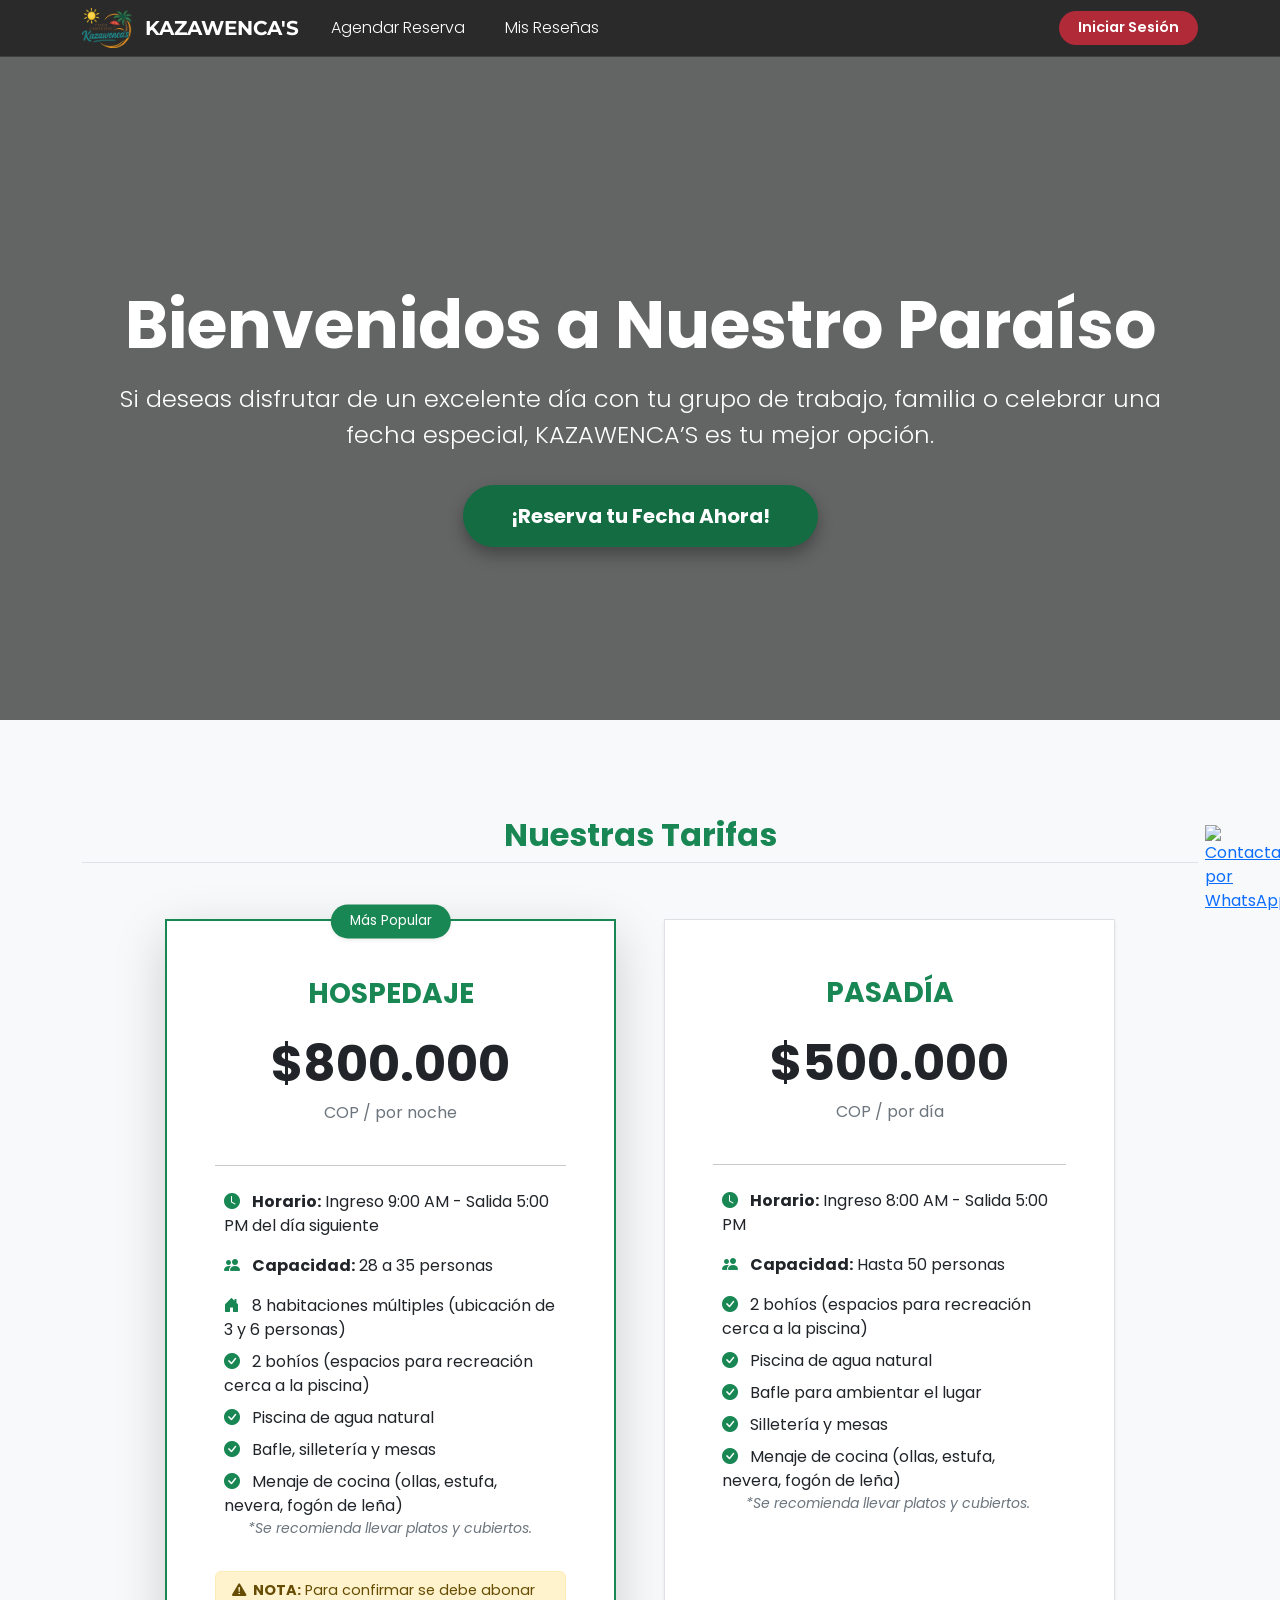
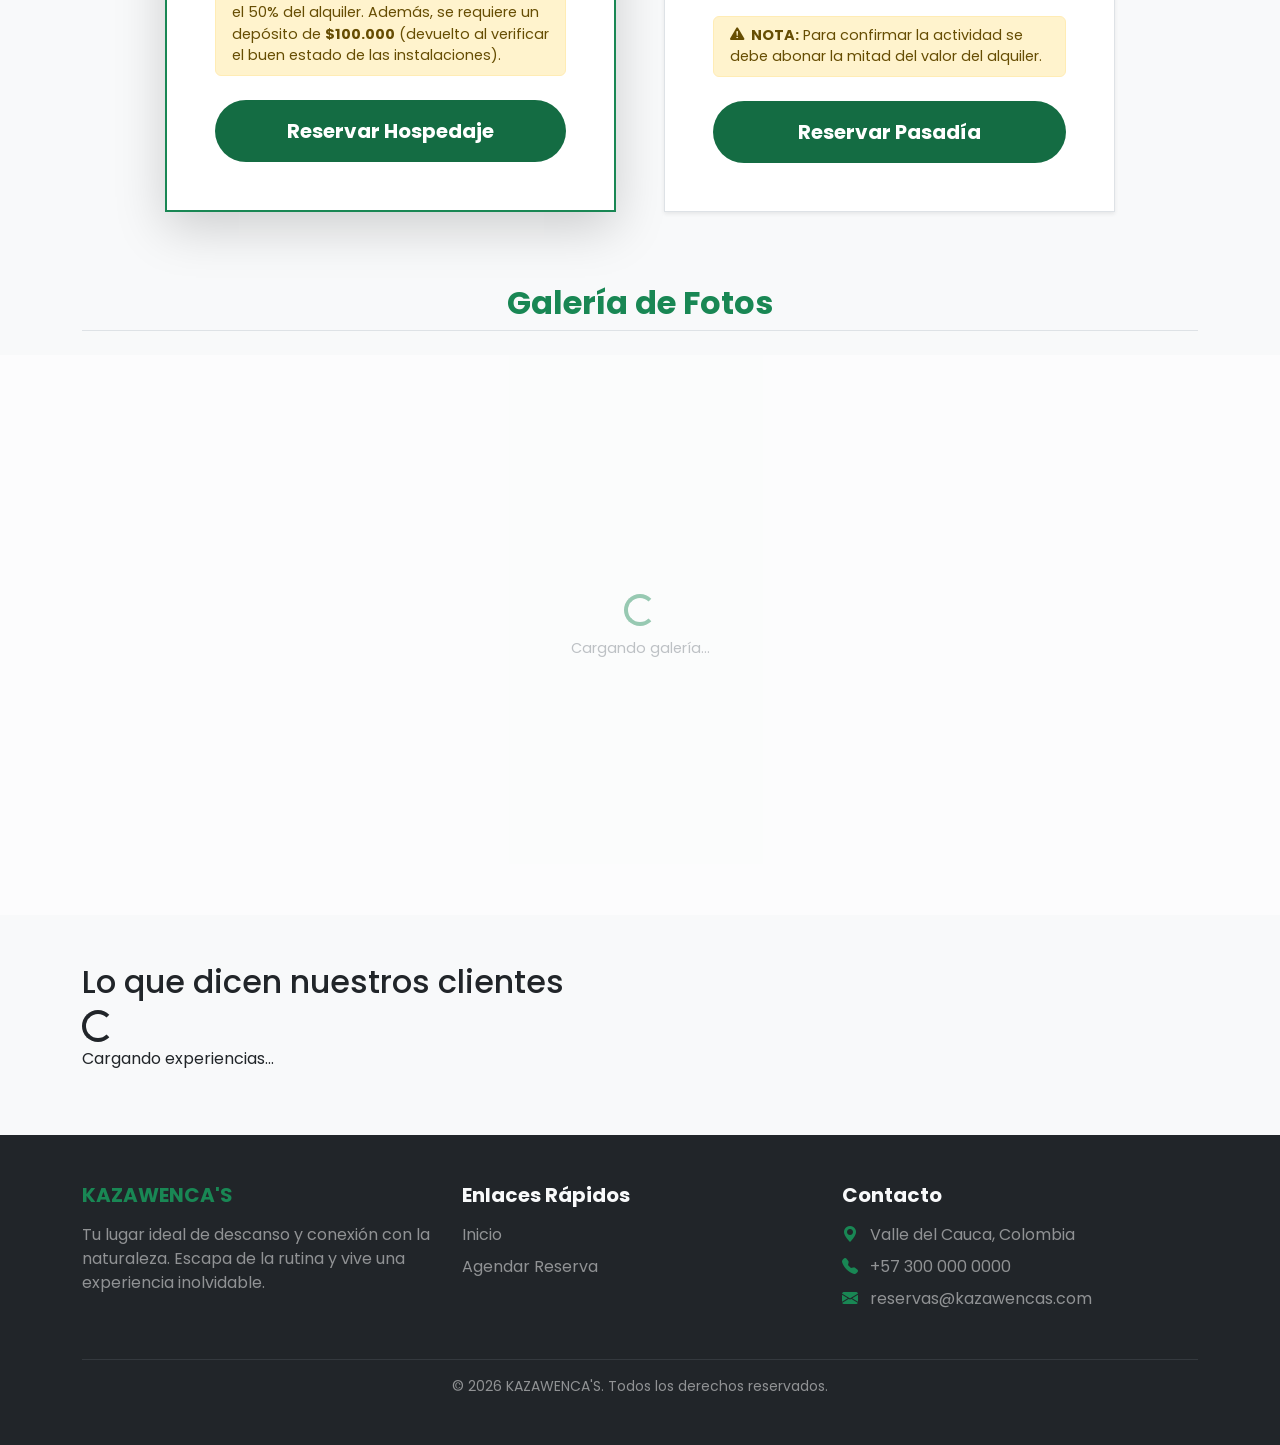
==== finca-frontend/index.html @ 602b8805 "Versión 1.0 - Proyecto KAZAWENCAS completo" ====
<!DOCTYPE html>
<html lang="es">
<head>
    <meta charset="UTF-8">
    <meta name="viewport" content="width=device-width, initial-scale=1.0">
    <title>Reserva tu Finca - KAZAWENCA'S</title>
    
    <!-- ==========================================
         METADATOS PARA SEO Y REDES SOCIALES (Open Graph)
         ========================================== -->
    <meta name="description" content="KAZAWENCA'S - Tu lugar ideal de descanso en el Valle del Cauca. Disfruta de un excelente día de sol, hospedaje o celebra fechas especiales.">
    <meta name="keywords" content="finca, hospedaje, pasadia, piscina, descanso, reservas, kazawencas, valle del cauca">
    
    <!-- Etiquetas Open Graph (WhatsApp, Facebook) -->
    <meta property="og:type" content="website">
    <meta property="og:url" content="https://www.tudominio-kazawencas.com/">
    <meta property="og:title" content="KAZAWENCA'S - Nuestro Paraíso">
    <meta property="og:description" content="Reserva tu pasadía o hospedaje con nosotros. El espacio perfecto para tu familia y amigos.">
    <meta property="og:image" content="https://www.tudominio-kazawencas.com/img/Gemini_Generated_Image_c2pf86c2pf86c2pf.png"> <!-- Cambia esto por la URL real de tu imagen cuando subas la página -->
    <meta property="og:image:width" content="1200">
    <meta property="og:image:height" content="630">
    <!-- ========================================== -->

    <link href="https://cdn.jsdelivr.net/npm/bootstrap@5.3.0/dist/css/bootstrap.min.css" rel="stylesheet">
    <link rel="stylesheet" href="https://cdn.jsdelivr.net/npm/bootstrap-icons@1.11.1/font/bootstrap-icons.css">
    <link rel="stylesheet" href="https://cdn.jsdelivr.net/npm/swiper@10/swiper-bundle.min.css" />
    <link href="https://fonts.googleapis.com/css2?family=Montserrat:wght@500;700;900&family=Poppins:wght@300;400;600&display=swap" rel="stylesheet">
    <link rel="stylesheet" href="css/styles.css">
</head>
<body class="page-body">

    <!-- 1. Aquí se inyecta el navbar automáticamente desde navbar.html -->
    <div id="menu-contenedor"></div>

    <header id="hero" class="hero d-flex flex-column align-items-center justify-content-center">
        <div class="container hero__container">
            <h1 class="hero__title">Bienvenidos a Nuestro Paraíso</h1>
            <p class="hero__subtitle">Si deseas disfrutar de un excelente día con tu grupo de trabajo, familia o celebrar una fecha especial, KAZAWENCA’S es tu mejor opción.</p>
            <div class="hero__actions">
                <a href="reservas.html" class="btn hero__btn">¡Reserva tu Fecha Ahora!</a>
            </div>
        </div>
    </header>

    <main id="main-content" class="container main-content">
        
       <section id="tarifas" class="rates">
    <h2 class="rates__title">Nuestras Tarifas</h2>

    <!-- Cambiamos g-0 por g-4 para dar separación vertical en móviles y añadimos px-3 para un margen seguro -->
    <div class="row g-4 justify-content-center rates__grid px-3 px-md-0">

        <!-- TARJETA HOSPEDAJE: Añadimos col-12 y h-100 -->
        <div class="col-12 col-md-6 col-lg-5">
            <div class="card rates__card rates__card--recommended h-100">
                <span class="rates__badge">Más Popular</span>
                <div class="card-body d-flex flex-column rates__card-body">
                    <h3 class="rates__card-type">HOSPEDAJE</h3>
                    <!-- ... resto de tu contenido intacto ... -->
                    <p class="rates__card-price">$800.000</p>
                    <p class="rates__card-period">COP / por noche</p>
                    <hr class="rates__divider">
                    <ul class="rates__features">
                        <li class="rates__feature rates__feature--highlight"><i class="bi bi-clock-fill rates__icon"></i> <strong>Horario:</strong> Ingreso 9:00 AM - Salida 5:00 PM del día siguiente</li>
                        <li class="rates__feature rates__feature--highlight"><i class="bi bi-people-fill rates__icon"></i> <strong>Capacidad:</strong> 28 a 35 personas</li>
                        <li class="rates__feature"><i class="bi bi-house-door-fill rates__icon"></i> 8 habitaciones múltiples (ubicación de 3 y 6 personas)</li>
                        <li class="rates__feature"><i class="bi bi-check-circle-fill rates__icon"></i> 2 bohíos (espacios para recreación cerca a la piscina)</li>
                        <li class="rates__feature"><i class="bi bi-check-circle-fill rates__icon"></i> Piscina de agua natural</li>
                        <li class="rates__feature"><i class="bi bi-check-circle-fill rates__icon"></i> Bafle, silletería y mesas</li>
                        <li class="rates__feature">
                            <i class="bi bi-check-circle-fill rates__icon"></i> Menaje de cocina (ollas, estufa, nevera, fogón de leña)
                            <small class="rates__note"><em>*Se recomienda llevar platos y cubiertos.</em></small>
                        </li>
                    </ul>
                    <div class="rates__alert">
                        <strong><i class="bi bi-exclamation-triangle-fill rates__alert-icon"></i> NOTA:</strong> Para confirmar se debe abonar el 50% del alquiler. Además, se requiere un depósito de <strong>$100.000</strong> (devuelto al verificar el buen estado de las instalaciones).
                    </div>
                    <a href="reservas.html" class="btn rates__btn">Reservar Hospedaje</a>
                </div>
            </div>
        </div>

        <!-- TARJETA PASADÍA -->
        <div class="col-md-6 col-lg-5">
            <div class="card rates__card rates__card--standard">
                <div class="card-body d-flex flex-column rates__card-body">
                    <h3 class="rates__card-type">PASADÍA</h3>
                    <p class="rates__card-price">$500.000</p>
                    <p class="rates__card-period">COP / por día</p>
                    <hr class="rates__divider">
                    <ul class="rates__features">
                        <li class="rates__feature rates__feature--highlight"><i class="bi bi-clock-fill rates__icon"></i> <strong>Horario:</strong> Ingreso 8:00 AM - Salida 5:00 PM</li>
                        <li class="rates__feature rates__feature--highlight"><i class="bi bi-people-fill rates__icon"></i> <strong>Capacidad:</strong> Hasta 50 personas</li>
                        <li class="rates__feature"><i class="bi bi-check-circle-fill rates__icon"></i> 2 bohíos (espacios para recreación cerca a la piscina)</li>
                        <li class="rates__feature"><i class="bi bi-check-circle-fill rates__icon"></i> Piscina de agua natural</li>
                        <li class="rates__feature"><i class="bi bi-check-circle-fill rates__icon"></i> Bafle para ambientar el lugar</li>
                        <li class="rates__feature"><i class="bi bi-check-circle-fill rates__icon"></i> Silletería y mesas</li>
                        <li class="rates__feature">
                            <i class="bi bi-check-circle-fill rates__icon"></i> Menaje de cocina (ollas, estufa, nevera, fogón de leña)
                            <small class="rates__note"><em>*Se recomienda llevar platos y cubiertos.</em></small>
                        </li>
                    </ul>
                    <div class="rates__alert">
                        <strong><i class="bi bi-exclamation-triangle-fill rates__alert-icon"></i> NOTA:</strong> Para confirmar la actividad se debe abonar la mitad del valor del alquiler.
                    </div>
                    <a href="reservas.html" class="btn rates__btn">Reservar Pasadía</a>
                </div>
            </div>
        </div>

    </div>
</section>

        <section id="galeria" class="gallery">
    <h2 class="gallery__title">Galería de Fotos</h2>
    <div class="swiper mySwiper gallery__swiper">
        <div class="swiper-wrapper" id="contenedor-fotos">
            <div class="swiper-slide gallery__loader" id="spinner-galeria">
                <div class="spinner-border gallery__spinner" role="status">
                    <span class="visually-hidden">Cargando...</span>
                </div>
                <p class="gallery__loader-text">Cargando galería...</p>
            </div>
        </div>
        <!-- Sin flechas — solo paginación -->
        <div class="swiper-pagination gallery__pagination"></div>
    </div>
</section>

        <section id="testimonios" class="testimonials">
            <h2 class="testimonials__title">Lo que dicen nuestros clientes</h2>
            <div id="contenedor-resenas" class="row g-4 justify-content-center testimonials__grid">
                <div class="col-12 testimonials__loader" id="spinner-resenas">
                    <div class="spinner-border testimonials__spinner" role="status">
                        <span class="visually-hidden">Cargando reseñas...</span>
                    </div>
                    <p class="testimonials__loader-text">Cargando experiencias...</p>
                </div>
            </div>
        </section>
    </main>

    <aside class="fab-widget">
        <a href="https://wa.me/573000000000" target="_blank" class="fab-widget__link">
            <img src="https://upload.wikimedia.org/wikipedia/commons/6/6b/WhatsApp.svg" alt="Contactar por WhatsApp" class="fab-widget__icon">
        </a>
    </aside>

    <footer id="main-footer" class="footer">
        <div class="container footer__container">
            <div class="row g-4">
                <div class="col-md-4 footer__brand-col">
                    <h5 class="footer__brand-title">KAZAWENCA'S</h5>
                    <p class="footer__brand-desc">Tu lugar ideal de descanso y conexión con la naturaleza. Escapa de la rutina y vive una experiencia inolvidable.</p>
                </div>
                <nav class="col-md-4 footer__nav-col" aria-label="Navegación del pie de página">
                    <h5 class="footer__heading">Enlaces Rápidos</h5>
                    <ul class="footer__links">
                        <li class="footer__link-item"><a href="index.html" class="footer__link">Inicio</a></li>
                        <li class="footer__link-item"><a href="reservas.html" class="footer__link">Agendar Reserva</a></li>
                    </ul>
                </nav>
                <address class="col-md-4 footer__contact-col">
                    <h5 class="footer__heading">Contacto</h5>
                    <p class="footer__contact-item"><i class="bi bi-geo-alt-fill footer__icon"></i> Valle del Cauca, Colombia</p>
                    <p class="footer__contact-item"><i class="bi bi-telephone-fill footer__icon"></i> +57 300 000 0000</p>
                    <p class="footer__contact-item"><i class="bi bi-envelope-fill footer__icon"></i> reservas@kazawencas.com</p>
                </address>
            </div>
            <hr class="footer__divider">
            <div class="footer__copyright">&copy; 2026 KAZAWENCA'S. Todos los derechos reservados.</div>
        </div>
    </footer>

    <script src="https://cdn.jsdelivr.net/npm/bootstrap@5.3.0/dist/js/bootstrap.bundle.min.js"></script>
    <script src="https://cdn.jsdelivr.net/npm/swiper@10/swiper-bundle.min.js"></script>
    <script src="js/app.js"></script>
    <script src="js/nav.js"></script>
</body>
</html>
---- finca-frontend/css/styles.css ----
/* =========================================
   VARIABLES GLOBALES
   Paleta de colores y valores reutilizables
   de todo el proyecto. Cambia aquí y se
   actualiza en todo el sitio automáticamente.
   ========================================= */
:root {
    /* --- Colores principales --- */
    --color-primary: #198754;        /* Verde principal (botones, títulos, iconos) */
    --color-primary-hover: #146c43;  /* Verde al pasar el mouse */
    --color-dark: #212529;           /* Negro suave (textos oscuros, footer) */
    --color-light: #f8f9fa;          /* Gris muy claro (fondo general de la página) */
    --color-muted: #6c757d;          /* Gris medio (textos secundarios, subtítulos) */
    --color-white: #ffffff;          /* Blanco puro (textos sobre fondos oscuros) */

    /* --- Colores de alerta / advertencia --- */
    --color-warning-bg: #fff3cd;         /* Fondo amarillo claro de alertas */
    --color-warning-text: #664d03;       /* Texto marrón oscuro de alertas */
    --color-warning-border: #ffecb5;     /* Borde amarillo de alertas */
    --color-danger: #dc3545;             /* Rojo (errores, botón cerrar sesión) */

    /* --- Colores de botones --- */
    --btn-green-dark: #146c43;   /* Verde oscuro: estado normal del botón principal */
    --btn-green-light: #167448;  /* Verde claro: estado hover del botón principal */
    --btn-red-dark: #b02a37;     /* Rojo oscuro: estado normal del botón cerrar sesión */
    --btn-red-light: #dc3545;    /* Rojo claro: estado hover del botón cerrar sesión */
}


/* =========================================
   BASE
   Estilos generales aplicados al body.
   Fuente y fondo por defecto de toda la web.
   ========================================= */
.page-body {
    background-color: var(--color-light); /* Fondo gris claro en toda la página */
    font-family: 'Poppins', sans-serif;   /* Fuente principal del proyecto */
    overflow-x: hidden;
}


/* =========================================
   NAVBAR — .header-nav
   Barra de navegación fija en la parte
   superior. Visible en todas las páginas.
   ========================================= */

/* Contenedor principal del navbar */
.header-nav {
    padding: 0.5rem 1rem;
    position: fixed;       /* Se queda fijo al hacer scroll */
    top: 0;
    width: 100%;
    z-index: 1030;         /* Siempre encima del contenido */
    background-color: rgba(36, 36, 36, 0.9); /* Fondo oscuro semitransparente */
    backdrop-filter: blur(8px);              /* Efecto de vidrio/cristal */
    -webkit-backdrop-filter: blur(8px);      /* Soporte Safari */
    border-bottom: 1px solid rgba(255, 255, 255, 0.1); /* Línea divisoria sutil */
}

/* Logo + nombre de la marca en el navbar */
.header-nav__brand {
    display: flex;
    align-items: center;
    color: var(--color-white);
    font-family: 'Montserrat', sans-serif;
    font-weight: 700;
    text-decoration: none;
    font-size: 1.25rem;
    margin-right: 2rem; /* Separa el logo de los enlaces del menú */
}

/* Imagen del logo dentro del navbar */
.header-nav__logo {
    height: 40px;
    margin-right: 0.8rem; /* Espacio entre el ícono y el texto */
}

/* Lista de enlaces del menú de navegación */
.header-nav__list {
    margin-right: auto; /* Empuja los botones de sesión hacia la derecha */
    gap: 2.5rem;
    display: flex;
    align-items: center;
}

/* Dirección horizontal en pantallas grandes (escritorio) */
@media (min-width: 992px) {
    .navbar-nav.header-nav__list {
        flex-direction: row;
        align-items: center;
    }
}

/* Menú hamburguesa en móviles: se apila verticalmente */
@media (max-width: 991px) {
    .header-nav__list {
        gap: 1rem;
        margin-top: 1rem;
        flex-direction: column;
        text-align: center;
    }

    /* Botón cerrar sesión ocupa todo el ancho en móvil */
    .header-nav__btn-logout {
        width: 100%;
        margin-top: 1rem;
    }
}

/* Cada enlace individual del navbar */
.header-nav__link {
    color: var(--color-white) !important;
    font-weight: 300;
    text-decoration: none;
    padding: 0.5rem 0;
    transition: opacity 0.3s ease; /* Animación suave al pasar el mouse */
}

/* Efecto hover: se vuelve semitransparente */
.header-nav__link:hover {
    color: var(--color-white) !important;
    opacity: 0.7;
}

/* Ítem del menú que solo se muestra a administradores (oculto por defecto) */
/* Se activa desde JS cuando el usuario tiene rol admin */
.header-nav__item--admin {
    display: none;
}

/* Botón "Cerrar Sesión" en el navbar */
.header-nav__btn-logout {
    background-color: var(--btn-red-dark);
    color: var(--color-white);
    border: none;
    padding: 0.4rem 1.2rem;
    font-size: 0.9rem;
    font-weight: 600;
    border-radius: 50rem;           /* Forma de pastilla */
    transition: background-color 0.3s ease;
}

.header-nav__btn-logout:hover {
    background-color: var(--btn-red-light);
    color: var(--color-white);
}


/* =========================================
   ESPACIADOR DE PÁGINA — .page-wrapper
   Padding superior para que el navbar fijo
   no tape el contenido en páginas internas
   (Reservas, Admin, Login, etc.)
   ========================================= */
/* =========================================
   ESPACIADOR PARA OTRAS PÁGINAS (Reservas, Admin, etc.)
   ========================================= */
.page-wrapper {
    padding-top: 110px !important; /* Aumentamos el espacio y forzamos que se respete */
    padding-bottom: 50px;
}


/* =========================================
   HERO — .hero
   Sección de bienvenida con imagen de fondo
   y texto centrado. Solo en index.html.
   ========================================= */

/* Contenedor principal del hero */
.hero {
    text-align: center;
    min-height: 80vh; /* Ocupa al menos el 80% de la pantalla */
    background-image: linear-gradient(
        rgba(0, 0, 0, 0.6),  /* Capa oscura para legibilidad del texto */
        rgba(0, 0, 0, 0.6)
    ), url('../img/Gemini_Generated_Image_c2pf86c2pf86c2pf.png'); /* Imagen de fondo */
    background-size: cover;
    background-position: center;
    background-repeat: no-repeat;
}

/* Título principal "KAZAWENCA'S" */
.hero__title {
    font-size: calc(1.75rem + 3vw); /* Escala según el ancho de pantalla */
    font-weight: 700;
    color: var(--color-white);
    margin-bottom: 1rem;
    margin-top: 7rem; /* Baja el título para no quedar pegado al navbar */
}

/* Subtítulo debajo del título principal */
.hero__subtitle {
    font-size: 1.5rem;
    font-weight: 300; /* Letra delgada para contrastar con el título */
    color: var(--color-white);
}

/* Contenedor del botón de acción del hero */
.hero__actions {
    margin-top: 2rem;
}

/* Botón principal "Reservar" del hero */
.hero__btn {
    background-color: var(--btn-green-dark);
    color: var(--color-white);
    font-weight: 700;
    padding: 1rem 3rem;
    border-radius: 50rem;
    border: none;
    text-decoration: none;
    box-shadow: 0 0.5rem 1rem rgba(0,0,0,0.3); /* Sombra para dar profundidad */
    font-size: 1.25rem;
    transition: background-color 0.3s ease;
}

.hero__btn:hover {
    background-color: var(--btn-green-light);
    color: var(--color-white);
}


/* =========================================
   CONTENIDO PRINCIPAL — .main-content
   Wrapper general del cuerpo de index.html
   (tarifas, galería, reseñas)
   ========================================= */
.main-content {
    margin-top: 3rem;
    padding-top: 3rem;
}

/* =========================================
   TARIFAS — .rates
   Sección de precios por temporada.
   Muestra dos tarjetas lado a lado sin curvas.
   ========================================= */

/* Sección completa de tarifas */
.rates {
    margin-bottom: 3rem;
    padding-bottom: 1.5rem;
}

/* Título "TARIFAS" de la sección */
.rates__title {
    margin-bottom: 1.5rem;
    padding-bottom: 0.5rem;
    border-bottom: 1px solid #dee2e6;
    color: var(--color-primary);
    font-weight: 700;
    text-align: center;
}

/* Contenedor de las dos tarjetas lado a lado */
.rates__grid {
    margin-top: 2rem;
    gap: 1.5rem;                /* Espacio entre las dos tarjetas */
    padding: 0 3rem;            /* Espacio en los lados izquierdo y derecho */
}

/* Tarjeta base — SIN bordes redondeados */
.rates__card {
    border-radius: 0 !important;
    margin-top: 0;
    height: 100%;
}

/* Tarjeta destacada/recomendada (borde verde y sombra mayor) */
.rates__card--recommended {
    border: 2px solid var(--color-primary);
    box-shadow: 0 1rem 3rem rgba(0,0,0,.175);
    position: relative;
    border-radius: 0 !important;
}

/* Tarjeta estándar (borde gris suave, sin curvas) */
.rates__card--standard {
    border: 1px solid #dee2e6;
    box-shadow: 0 .125rem .25rem rgba(0,0,0,.075);
    border-radius: 0 !important;
}

/* Badge "MÁS POPULAR" flotante encima de la tarjeta recomendada */
.rates__badge {
    position: absolute;
    top: 0;
    left: 50%;
    transform: translate(-50%, -50%);
    background-color: var(--color-primary);
    color: var(--color-white);
    padding: 0.4rem 1.2rem;
    font-size: 0.85rem;
    border-radius: 50rem;
    box-shadow: 0 .125rem .25rem rgba(0,0,0,.075);
    z-index: 3;
    white-space: nowrap;
}

/* Cuerpo interior de cada tarjeta de tarifa */
.rates__card-body {
    padding: 1.5rem;
    text-align: center;
}

/* Más padding en pantallas medianas/grandes */
@media (min-width: 768px) {
    .rates__card-body {
        padding: 3rem;
    }
}

/* ==========================================
   OPTIMIZACIÓN MÓVIL PARA TARJETAS DE TARIFAS
   ========================================== */
@media (max-width: 767px) {
    .rates__grid {
        padding: 0 1rem; /* Reduce el excesivo padding de 3rem en móviles */
    }

    .rates__card {
        width: 100% !important;
        max-width: 100% !important;
        margin: 0 auto;
    }

    .rates__card--recommended {
        border-bottom: none; /* Evita doble borde al apilarse */
    }
    
    /* Reducimos un poco el tamaño del texto del precio en móviles para que respire mejor */
    .rates__card-price {
        font-size: 2.2rem !important; 
    }
}

/* Nombre del tipo de temporada (ej: "HOSPEDAJE") */
.rates__card-type {
    color: var(--color-primary);
    font-weight: 700;
    margin-bottom: 1rem;
    margin-top: 0.5rem;
}

/* Precio principal (ej: "$800.000") */
.rates__card-price {
    font-size: calc(1.5rem + 2vw);
    font-weight: 700;
    color: var(--color-dark);
    margin-bottom: 0;
}

/* Texto debajo del precio (ej: "COP / noche") */
.rates__card-period {
    color: var(--color-muted);
    margin-bottom: 1.5rem;
}

/* Línea divisoria dentro de la tarjeta */
.rates__divider {
    margin-bottom: 1.5rem;
}

/* Lista de características incluidas en la tarifa */
.rates__features {
    list-style: none;
    padding-left: 0;
    text-align: left;
    margin: 0 auto 1.5rem auto;
    max-width: 95%;
    flex-grow: 1;
}

/* Ítem individual de la lista de características */
.rates__feature {
    margin-bottom: 0.5rem;
}

/* Ítem destacado (con más separación) */
.rates__feature--highlight {
    margin-bottom: 1rem;
}

/* Ícono de check verde junto a cada característica */
.rates__icon {
    color: var(--color-primary);
    margin-right: 0.5rem;
}

/* Nota aclaratoria pequeña debajo de una característica */
.rates__note {
    font-size: 0.875rem;
    color: var(--color-muted);
    margin-left: 1.5rem;
    display: block;
}

/* Alerta informativa dentro de la tarjeta (fondo amarillo) */
.rates__alert {
    text-align: left;
    padding: 0.5rem 1rem;
    margin-bottom: 1.5rem;
    font-size: 0.9rem;
    background-color: var(--color-warning-bg);
    color: var(--color-warning-text);
    border: 1px solid var(--color-warning-border);
    border-radius: 0.375rem;
}

/* Ícono dentro de la alerta */
.rates__alert-icon {
    margin-right: 0.25rem;
}

/* Botón "Reservar" dentro de cada tarjeta de tarifa */
.rates__btn {
    background-color: var(--btn-green-dark);
    color: var(--color-white);
    font-weight: 700;
    width: 100%;
    border-radius: 50rem;
    padding: 1rem;
    margin-top: auto;
    font-size: 1.25rem;
    border: none;
    text-decoration: none;
    transition: background-color 0.3s ease;
}

.rates__btn:hover {
    background-color: var(--btn-green-light);
    color: var(--color-white);
}

/* =========================================
   GALERÍA — .gallery
   Carrusel estilo Apple edge-to-edge.
   Sin flechas, clic en foto lateral para avanzar.
   ========================================= */

.gallery {
    margin-bottom: 3rem;
    margin-top: 3rem;
}

.gallery__title {
    margin-bottom: 1.5rem;
    padding-bottom: 0.5rem;
    border-bottom: 1px solid #dee2e6;
    color: var(--color-primary);
    font-weight: 700;
    text-align: center;
}

/* Contenedor principal del swiper */
.gallery__swiper {
    position: relative;
    width: 100vw;
    margin-left: calc(-50vw + 50%);
    overflow: hidden;
    background-color: var(--color-light); /* ← era #000, ahora gris claro */
    padding: 0 !important;
}

/* Cada slide */
.gallery__swiper .swiper-slide {
    position: relative;
    aspect-ratio: 16 / 7;
    overflow: hidden;
    cursor: pointer;
    border-radius: 0;                     /* ← sin bordes */
}

/* Imagen dentro del slide */
.gallery__swiper .swiper-slide img,
.gallery__swiper .swiper-slide .card-img-top {
    width: 100%;
    height: 100%;
    object-fit: cover;
    display: block;
    border-radius: 0;
}

/* Card transparente */
.gallery__swiper .swiper-slide .card {
    height: 100%;
    border: none !important;
    border-radius: 0 !important;
    background: transparent;
    box-shadow: none !important;
    position: relative;
}

/* Overlay blanco en slides laterales */
.gallery__swiper .swiper-slide:not(.swiper-slide-active)::after {
    content: '';
    position: absolute;
    inset: 0;
    background: rgba(255, 255, 255, 0.55);
    z-index: 2;
    transition: opacity 0.5s ease;
}

/* Degradado oscuro abajo en slide activo */
.gallery__swiper .swiper-slide-active .card::after {
    content: '';
    position: absolute;
    bottom: 0;
    left: 0;
    right: 0;
    height: 40%;
    background: linear-gradient(transparent, rgba(0,0,0,0.55));
    z-index: 1;
}

/* Nombre de la foto */
.gallery__swiper .swiper-slide .card-body {
    position: absolute;
    bottom: 0;
    left: 0;
    right: 0;
    padding: 1rem 1.5rem;
    z-index: 3;
    background: transparent;
}

.gallery__swiper .swiper-slide .card-body h5 {
    color: var(--color-white) !important;
    font-size: 1rem;
    font-weight: 600;
    margin: 0;
    text-shadow: 0 1px 4px rgba(0,0,0,0.6);
    opacity: 0;
    transition: opacity 0.4s ease;
}

.gallery__swiper .swiper-slide-active .card-body h5 {
    opacity: 1;
}

/* Spinner de carga */
.gallery__loader {
    display: flex !important;
    flex-direction: column;
    align-items: center;
    justify-content: center;
    width: 100%;
    min-height: 300px;
    background-color: var(--color-light);
}

.gallery__spinner {
    color: var(--color-primary);
}

.gallery__loader-text {
    margin-top: 0.75rem;
    color: var(--color-muted);
    font-size: 0.9rem;
}

/* --- PAGINACIÓN --- */
.gallery__pagination {
    position: absolute;
    bottom: 1rem !important;
    left: 0;
    right: 0;
    display: flex;
    justify-content: center;
    gap: 6px;
    z-index: 10;
}

.gallery__pagination .swiper-pagination-bullet {
    width: 8px;
    height: 8px;
    background: rgba(255,255,255,0.5);
    border-radius: 50%;
    opacity: 1;
    transition: all 0.3s ease;
}

.gallery__pagination .swiper-pagination-bullet-active {
    background: var(--color-white);
    width: 24px;
    border-radius: 4px;
}

/* Responsive móvil */
@media (max-width: 767px) {
    .gallery__swiper .swiper-slide {
        aspect-ratio: 4 / 3;
    }
}

/* =========================================
   FOOTER — .footer
   Pie de página con información de contacto,
   enlaces rápidos y copyright.
   ========================================= */

/* Contenedor principal del footer */
.footer {
    background-color: var(--color-dark);
    color: var(--color-light);
    padding-top: 3rem;
    padding-bottom: 3rem;
    margin-top: 3rem;
}

/* Contenido interno centrado en móvil, izquierda en desktop */
.footer__container {
    text-align: center;
}

@media (min-width: 768px) {
    .footer__container {
        text-align: left;
    }
}

/* Nombre de la marca en el footer */
.footer__brand-title {
    font-weight: 700;
    color: var(--color-primary);
    margin-bottom: 1rem;
}

/* Descripción corta de la finca en el footer */
.footer__brand-desc {
    color: rgba(255, 255, 255, 0.5); /* Blanco semitransparente */
}

/* Títulos de columnas del footer (ej: "Navegación", "Contacto") */
.footer__heading {
    font-weight: 700;
    margin-bottom: 1rem;
}

/* Lista de enlaces del footer */
.footer__links {
    list-style: none;
    padding-left: 0;
}

/* Ítem individual de la lista de enlaces */
.footer__link-item {
    margin-bottom: 0.5rem;
}

/* Enlace individual del footer */
.footer__link {
    color: rgba(255, 255, 255, 0.5);
    text-decoration: none;
    transition: color 0.2s ease;
}

/* Enlace se vuelve blanco puro al pasar el mouse */
.footer__link:hover {
    color: var(--color-white);
}

/* Línea de información de contacto (teléfono, email, etc.) */
.footer__contact-item {
    color: rgba(255, 255, 255, 0.5);
    margin-bottom: 0.5rem;
}

/* Ícono verde junto a cada dato de contacto */
.footer__icon {
    color: var(--color-primary);
    margin-right: 0.5rem;
}

/* Línea divisoria horizontal sobre el copyright */
.footer__divider {
    border-color: var(--color-muted);
    margin-top: 1.5rem;
}

/* Texto de copyright al fondo del footer */
.footer__copyright {
    color: rgba(255, 255, 255, 0.5);
    font-size: 0.875rem;
    text-align: center;
}
/* Botón flotante WhatsApp — tamaño fijo corregido */
.fab-widget {
    position: fixed;
    bottom: 20px;
    right: 20px;
    z-index: 1050;
}

.fab-widget__link {
    display: block;
    width: 55px;      /* ← tamaño fijo del contenedor */
    height: 55px;
}

.fab-widget__icon {
    width: 55px;      /* ← ancho fijo */
    height: 55px;     /* ← alto fijo, este era el que faltaba */
    object-fit: contain;
    transition: transform 0.2s ease;
}

.fab-widget__icon:hover {
    transform: scale(1.1);
}
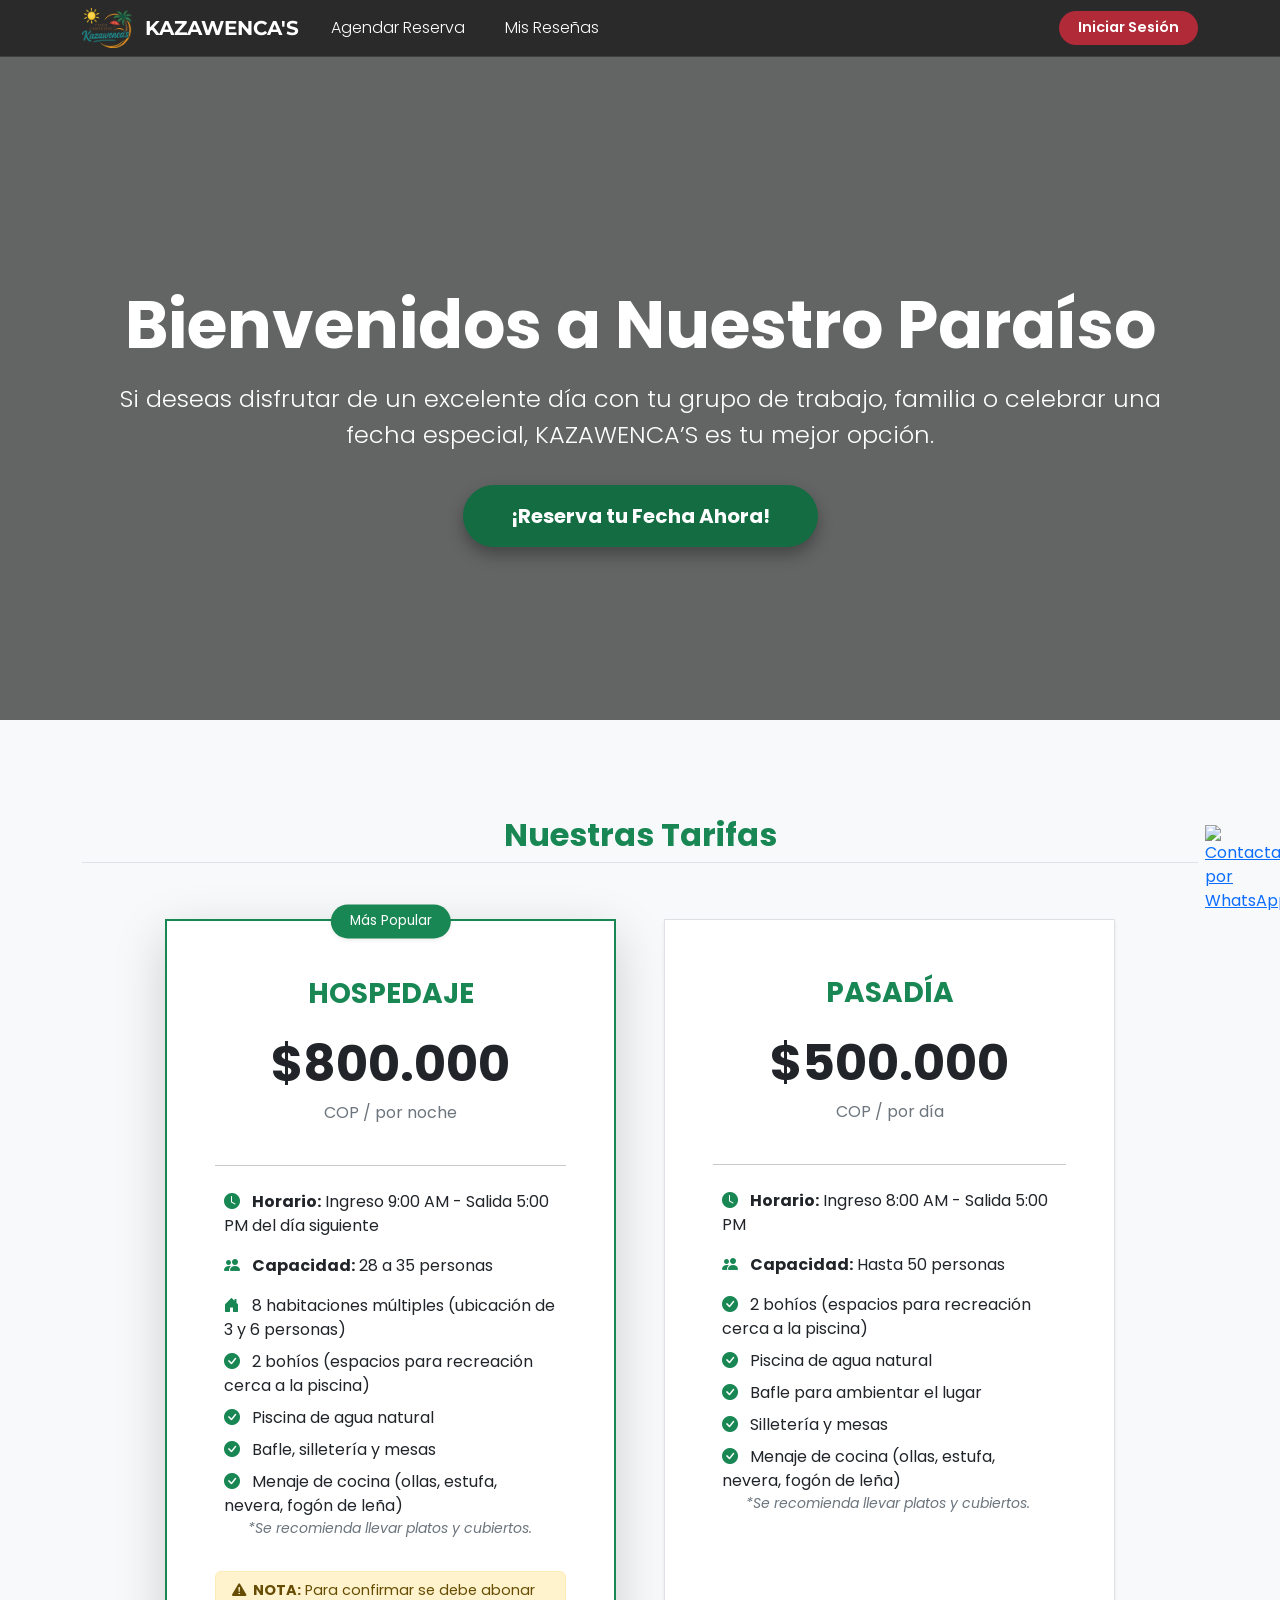
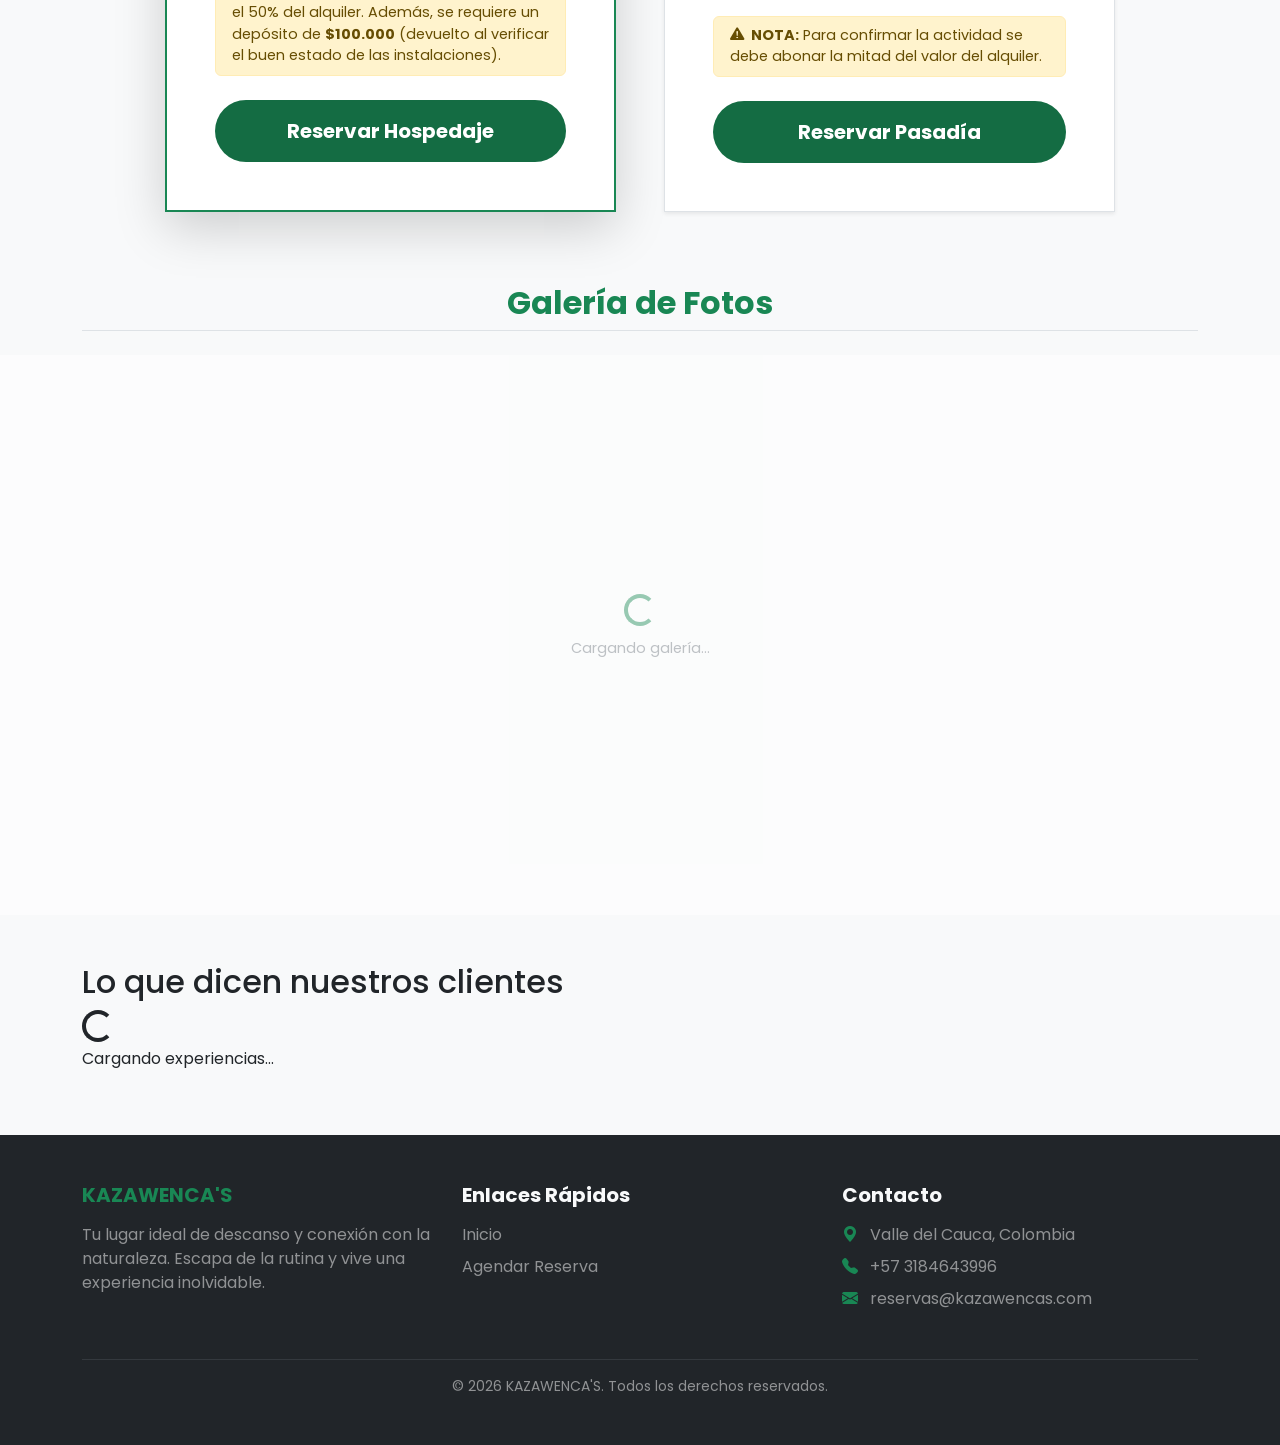
==== commit 8cd423fd: "Agregado Dockerfile para servidor Render" ====
--- a/finca-frontend/index.html
+++ b/finca-frontend/index.html
@@ -26,6 +26,7 @@
     <link rel="stylesheet" href="https://cdn.jsdelivr.net/npm/swiper@10/swiper-bundle.min.css" />
     <link href="https://fonts.googleapis.com/css2?family=Montserrat:wght@500;700;900&family=Poppins:wght@300;400;600&display=swap" rel="stylesheet">
     <link rel="stylesheet" href="css/styles.css">
+    <meta name="google-site-verification" content="8M1ErH6InHEiudgUBXRdHrvsnZkh0XwOQZi4wYSS23w" />
 </head>
 <body class="page-body">
 
@@ -141,7 +142,7 @@
     </main>
 
     <aside class="fab-widget">
-        <a href="https://wa.me/573000000000" target="_blank" class="fab-widget__link">
+        <a href="https://wa.me/573184643996" target="_blank" class="fab-widget__link">
             <img src="https://upload.wikimedia.org/wikipedia/commons/6/6b/WhatsApp.svg" alt="Contactar por WhatsApp" class="fab-widget__icon">
         </a>
     </aside>
@@ -163,7 +164,7 @@
                 <address class="col-md-4 footer__contact-col">
                     <h5 class="footer__heading">Contacto</h5>
                     <p class="footer__contact-item"><i class="bi bi-geo-alt-fill footer__icon"></i> Valle del Cauca, Colombia</p>
-                    <p class="footer__contact-item"><i class="bi bi-telephone-fill footer__icon"></i> +57 300 000 0000</p>
+                    <p class="footer__contact-item"><i class="bi bi-telephone-fill footer__icon"></i> +57 3184643996</p>
                     <p class="footer__contact-item"><i class="bi bi-envelope-fill footer__icon"></i> reservas@kazawencas.com</p>
                 </address>
             </div>
